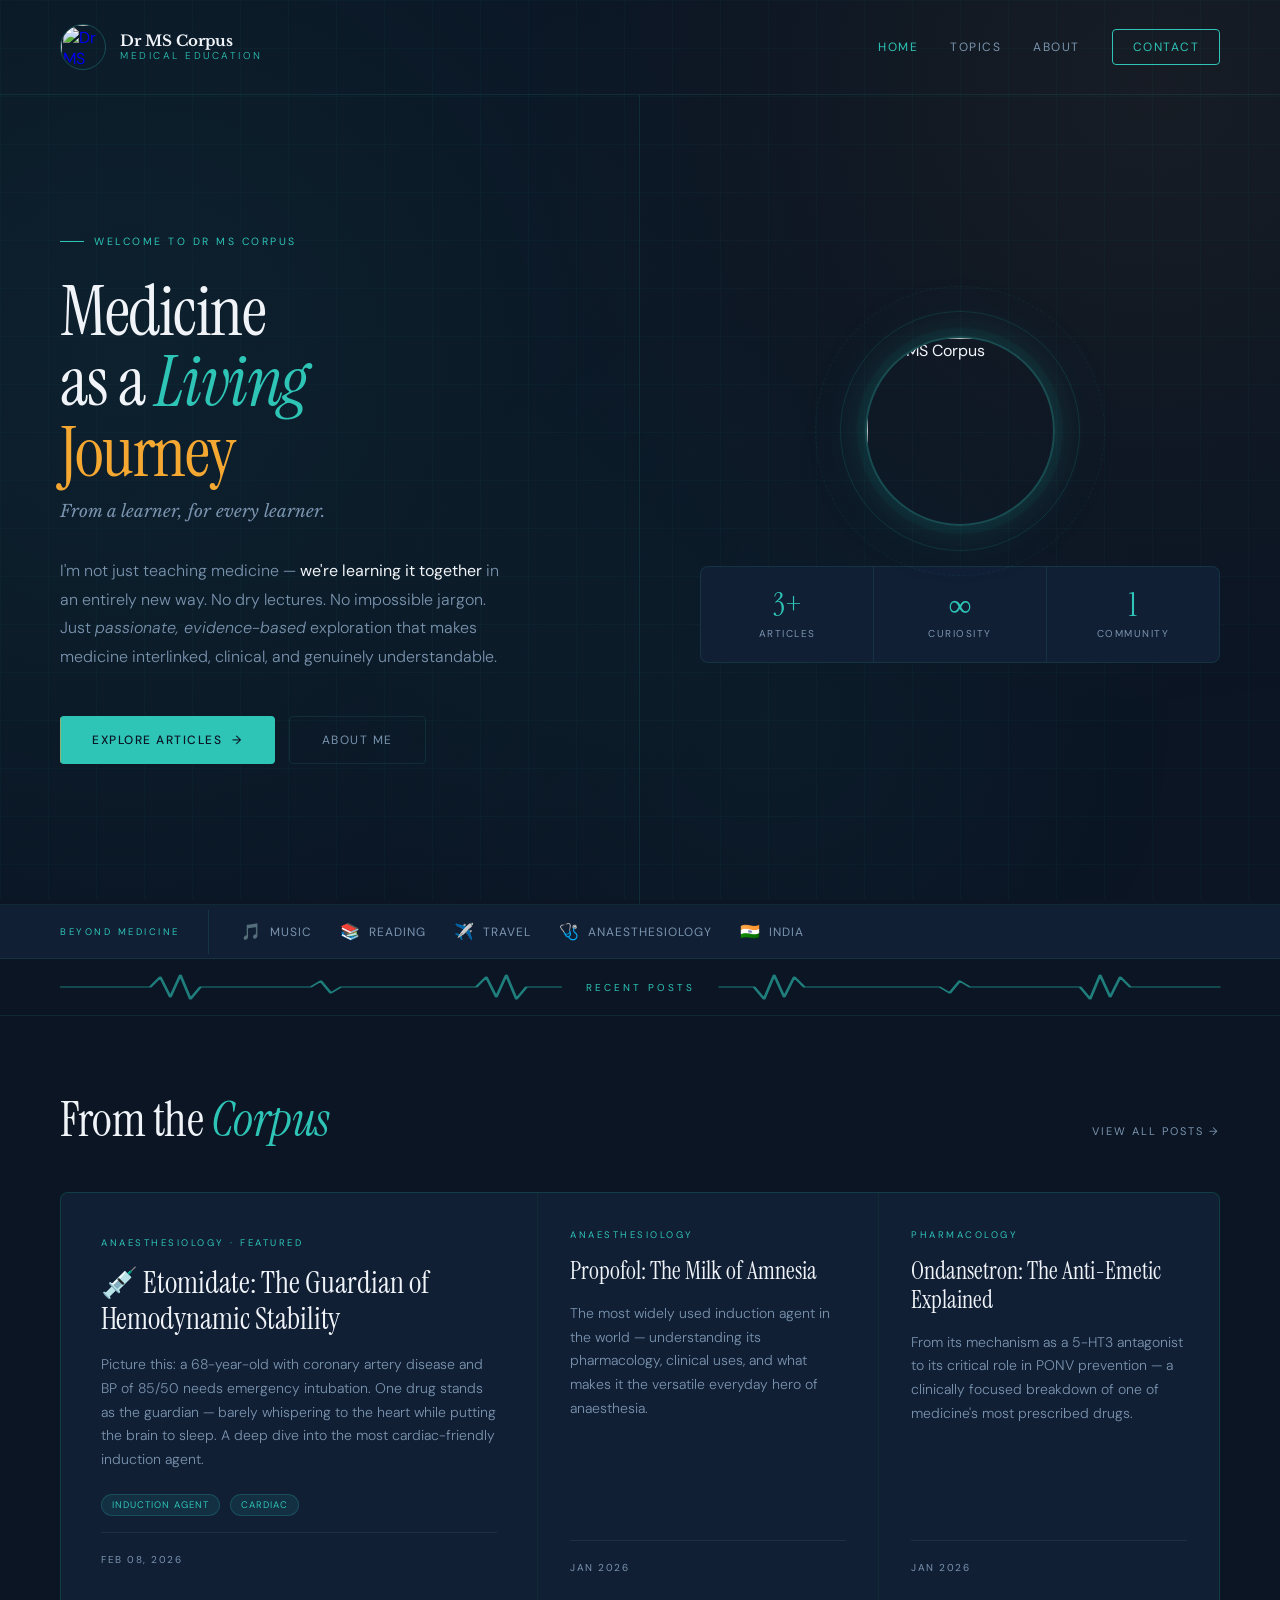
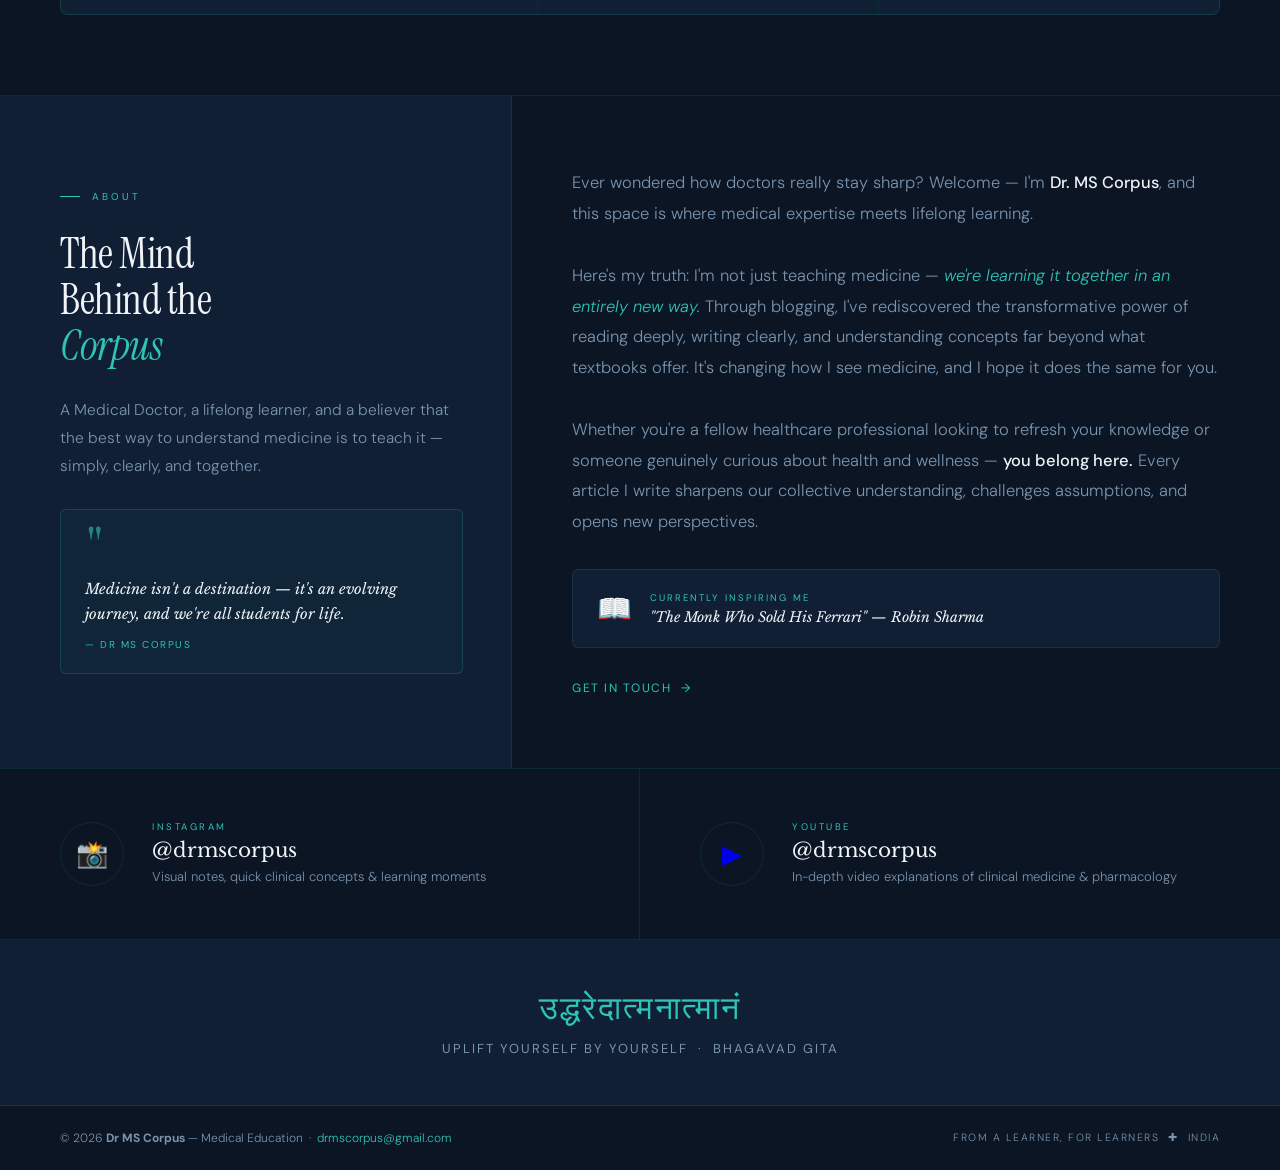
==== index.html @ 0efb1889 "Create index.html" ====
<html lang="en">
<head>
  <meta charset="UTF-8"></meta>
  <meta content="width=device-width, initial-scale=1.0" name="viewport"></meta>
  <title>Dr MS Corpus — Medical Education</title>
  <link href="https://fonts.googleapis.com/css2?family=Libre+Baskerville:ital,wght@0,400;0,700;1,400&amp;family=DM+Sans:ital,opsz,wght@0,9..40,300;0,9..40,400;0,9..40,500;1,9..40,300&amp;family=Instrument+Serif:ital@0;1&amp;display=swap" rel="stylesheet"></link>
  <style>
    *, *::before, *::after { margin: 0; padding: 0; box-sizing: border-box; }

    :root {
      --bg: #0b1524;
      --surface: #111f35;
      --surface2: #162540;
      --teal: #2ec4b6;
      --teal-dim: #1a8a80;
      --amber: #f4a832;
      --white: #f0f4f8;
      --muted: #7a94ae;
      --border: rgba(46,196,182,0.12);
      --border2: rgba(240,244,248,0.07);
    }

    html { scroll-behavior: smooth; }

    body {
      font-family: 'DM Sans', sans-serif;
      background-color: var(--bg);
      color: var(--white);
      min-height: 100vh;
      overflow-x: hidden;
    }

    body::before {
      content: '';
      position: fixed;
      inset: 0;
      background-image:
        radial-gradient(circle at 10% 40%, rgba(46,196,182,0.07) 0%, transparent 55%),
        radial-gradient(circle at 90% 10%, rgba(244,168,50,0.05) 0%, transparent 45%),
        radial-gradient(circle at 60% 80%, rgba(46,196,182,0.04) 0%, transparent 40%);
      pointer-events: none;
      z-index: 0;
    }

    body::after {
      content: '';
      position: fixed;
      inset: 0;
      background-image:
        linear-gradient(rgba(46,196,182,0.035) 1px, transparent 1px),
        linear-gradient(90deg, rgba(46,196,182,0.035) 1px, transparent 1px);
      background-size: 48px 48px;
      pointer-events: none;
      z-index: 0;
    }

    .wrap { position: relative; z-index: 1; }

    /* ─── HEADER ─────────────────────────────────────── */
    header {
      display: flex;
      align-items: center;
      justify-content: space-between;
      padding: 24px 60px;
      border-bottom: 1px solid var(--border);
      animation: fadeDown 0.7s ease both;
    }

    .logo {
      display: flex;
      align-items: center;
      gap: 14px;
      text-decoration: none;
    }

    .logo-img {
      width: 46px;
      height: 46px;
      border-radius: 50%;
      object-fit: cover;
      border: 1.5px solid rgba(46,196,182,0.3);
    }

    .logo-text { display: flex; flex-direction: column; line-height: 1; }

    .logo-name {
      font-family: 'Libre Baskerville', serif;
      font-size: 15px;
      font-weight: 700;
      color: var(--white);
    }

    .logo-sub {
      font-size: 10px;
      letter-spacing: 2.5px;
      text-transform: uppercase;
      color: var(--teal);
      margin-top: 3px;
      font-weight: 300;
    }

    nav {
      display: flex;
      gap: 32px;
      align-items: center;
    }

    nav a {
      font-size: 12px;
      letter-spacing: 1.5px;
      text-transform: uppercase;
      color: var(--muted);
      text-decoration: none;
      transition: color 0.2s;
      font-weight: 400;
    }

    nav a:hover { color: var(--teal); }
    nav a.active { color: var(--teal); }

    .nav-cta {
      padding: 9px 20px;
      border: 1px solid var(--teal);
      color: var(--teal) !important;
      border-radius: 4px;
      transition: all 0.2s !important;
    }

    .nav-cta:hover {
      background: var(--teal) !important;
      color: var(--bg) !important;
    }

    /* ─── HERO ────────────────────────────────────────── */
    .hero {
      display: grid;
      grid-template-columns: 1fr 1fr;
      min-height: 90vh;
      border-bottom: 1px solid var(--border);
    }

    .hero-left {
      padding: 80px 60px;
      display: flex;
      flex-direction: column;
      justify-content: center;
      border-right: 1px solid var(--border);
      animation: fadeLeft 0.9s 0.15s ease both;
    }

    .tag {
      display: inline-flex;
      align-items: center;
      gap: 10px;
      font-size: 10.5px;
      letter-spacing: 2.5px;
      text-transform: uppercase;
      color: var(--teal);
      font-weight: 400;
      margin-bottom: 28px;
    }

    .tag::before {
      content: '';
      width: 24px;
      height: 1px;
      background: var(--teal);
    }

    .hero-left h1 {
      font-family: 'Instrument Serif', serif;
      font-size: clamp(46px, 5.5vw, 80px);
      font-weight: 400;
      line-height: 1.0;
      letter-spacing: -1.5px;
      margin-bottom: 12px;
      color: var(--white);
    }

    .hero-left h1 em {
      font-style: italic;
      color: var(--teal);
    }

    .hero-left h1 .amb { color: var(--amber); }

    .hero-tagline {
      font-family: 'Libre Baskerville', serif;
      font-size: 17px;
      font-style: italic;
      color: var(--muted);
      margin-bottom: 32px;
      line-height: 1.5;
    }

    .hero-desc {
      font-size: 16px;
      line-height: 1.8;
      color: var(--muted);
      font-weight: 300;
      max-width: 460px;
      margin-bottom: 44px;
    }

    .hero-desc strong {
      color: var(--white);
      font-weight: 400;
    }

    .hero-btns {
      display: flex;
      gap: 14px;
      flex-wrap: wrap;
    }

    .btn-primary {
      display: inline-flex;
      align-items: center;
      gap: 10px;
      background: var(--teal);
      color: var(--bg);
      padding: 15px 32px;
      font-size: 12px;
      font-weight: 500;
      letter-spacing: 1.5px;
      text-transform: uppercase;
      text-decoration: none;
      border-radius: 4px;
      transition: all 0.25s;
      position: relative;
      overflow: hidden;
    }

    .btn-primary::before {
      content: '';
      position: absolute;
      inset: 0;
      background: var(--amber);
      transform: translateX(-100%);
      transition: transform 0.3s ease;
    }

    .btn-primary:hover::before { transform: translateX(0); }
    .btn-primary span { position: relative; z-index: 1; }

    .btn-secondary {
      display: inline-flex;
      align-items: center;
      gap: 10px;
      border: 1px solid var(--border);
      color: var(--muted);
      padding: 15px 32px;
      font-size: 12px;
      font-weight: 400;
      letter-spacing: 1.5px;
      text-transform: uppercase;
      text-decoration: none;
      border-radius: 4px;
      transition: all 0.25s;
    }

    .btn-secondary:hover {
      border-color: var(--teal);
      color: var(--teal);
    }

    /* ─── HERO RIGHT ──────────────────────────────────── */
    .hero-right {
      display: flex;
      flex-direction: column;
      align-items: center;
      justify-content: center;
      padding: 80px 60px;
      gap: 40px;
      animation: fadeRight 0.9s 0.2s ease both;
      position: relative;
    }

    .logo-emblem-wrap {
      position: relative;
      display: flex;
      align-items: center;
      justify-content: center;
    }

    .logo-ring {
      position: absolute;
      width: 240px;
      height: 240px;
      border-radius: 50%;
      border: 1px solid rgba(46,196,182,0.15);
      animation: spinSlow 20s linear infinite;
    }

    .logo-ring-2 {
      position: absolute;
      width: 290px;
      height: 290px;
      border-radius: 50%;
      border: 1px dashed rgba(46,196,182,0.08);
      animation: spinSlow 30s linear infinite reverse;
    }

    @keyframes spinSlow {
      from { transform: rotate(0deg); }
      to { transform: rotate(360deg); }
    }

    .logo-glow {
      width: 190px;
      height: 190px;
      border-radius: 50%;
      object-fit: cover;
      border: 2px solid rgba(46,196,182,0.3);
      box-shadow:
        0 0 40px rgba(46,196,182,0.15),
        0 0 80px rgba(46,196,182,0.08),
        0 0 0 8px rgba(46,196,182,0.04);
      position: relative;
      z-index: 1;
    }

    .hero-stats {
      display: flex;
      gap: 0;
      width: 100%;
      border: 1px solid var(--border);
      border-radius: 8px;
      overflow: hidden;
      background: var(--surface);
    }

    .stat {
      flex: 1;
      padding: 22px 20px;
      text-align: center;
      border-right: 1px solid var(--border);
    }

    .stat:last-child { border-right: none; }

    .stat-num {
      font-family: 'Instrument Serif', serif;
      font-size: 32px;
      font-weight: 400;
      color: var(--teal);
      line-height: 1;
      margin-bottom: 6px;
    }

    .stat-label {
      font-size: 10px;
      letter-spacing: 1.5px;
      text-transform: uppercase;
      color: var(--muted);
    }

    /* ─── INTERESTS STRIP ─────────────────────────────── */
    .interests-strip {
      display: flex;
      align-items: center;
      gap: 0;
      padding: 0 60px;
      border-bottom: 1px solid var(--border);
      background: var(--surface);
      overflow: hidden;
      animation: fadeUp 0.8s 0.3s ease both;
    }

    .strip-label {
      font-size: 9.5px;
      letter-spacing: 2.5px;
      text-transform: uppercase;
      color: var(--teal);
      white-space: nowrap;
      padding: 16px 28px 16px 0;
      border-right: 1px solid var(--border);
      margin-right: 32px;
    }

    .interest-items {
      display: flex;
      gap: 28px;
      align-items: center;
    }

    .interest-item {
      display: flex;
      align-items: center;
      gap: 8px;
      font-size: 12px;
      letter-spacing: 1px;
      text-transform: uppercase;
      color: var(--muted);
      white-space: nowrap;
      padding: 16px 0;
    }

    .interest-item span { font-size: 16px; }

    /* ─── ECG DIVIDER ─────────────────────────────────── */
    .ecg-band {
      display: flex;
      align-items: center;
      gap: 24px;
      padding: 14px 60px;
      background: var(--bg);
      border-bottom: 1px solid var(--border);
    }

    .ecg-line { flex: 1; height: 28px; position: relative; overflow: hidden; }

    .ecg-line svg {
      width: 200%;
      height: 100%;
      animation: scrollEcg 4s linear infinite;
    }

    @keyframes scrollEcg {
      from { transform: translateX(0); }
      to { transform: translateX(-50%); }
    }

    .ecg-text {
      font-size: 10px;
      letter-spacing: 3px;
      text-transform: uppercase;
      color: var(--teal);
      white-space: nowrap;
      font-weight: 400;
    }

    /* ─── ABOUT SECTION ───────────────────────────────── */
    .about-section {
      display: grid;
      grid-template-columns: 1fr 1.5fr;
      border-bottom: 1px solid var(--border);
      animation: fadeUp 0.8s 0.1s ease both;
    }

    .about-left {
      padding: 72px 48px 72px 60px;
      border-right: 1px solid var(--border);
      display: flex;
      flex-direction: column;
      justify-content: center;
      gap: 28px;
      background: var(--surface);
    }

    .section-eyebrow {
      font-size: 10px;
      letter-spacing: 3px;
      text-transform: uppercase;
      color: var(--teal);
      display: flex;
      align-items: center;
      gap: 12px;
    }

    .section-eyebrow::before {
      content: '';
      width: 20px;
      height: 1px;
      background: var(--teal);
    }

    .about-left h2 {
      font-family: 'Instrument Serif', serif;
      font-size: 42px;
      font-weight: 400;
      line-height: 1.1;
      letter-spacing: -0.5px;
    }

    .about-left h2 em {
      font-style: italic;
      color: var(--teal);
    }

    .about-left p {
      font-size: 15.5px;
      line-height: 1.8;
      color: var(--muted);
      font-weight: 300;
    }

    .philosophy-card {
      padding: 22px 24px;
      border: 1px solid rgba(46,196,182,0.2);
      border-radius: 6px;
      background: rgba(46,196,182,0.04);
    }

    .philosophy-card .quote-mark {
      font-family: 'Instrument Serif', serif;
      font-size: 52px;
      color: var(--teal);
      line-height: 0.6;
      margin-bottom: 14px;
      opacity: 0.6;
    }

    .philosophy-card p {
      font-family: 'Libre Baskerville', serif;
      font-size: 14.5px;
      font-style: italic;
      color: var(--white);
      line-height: 1.7;
    }

    .philosophy-card cite {
      display: block;
      margin-top: 12px;
      font-size: 10px;
      letter-spacing: 1.5px;
      text-transform: uppercase;
      color: var(--teal);
      font-style: normal;
    }

    .about-right {
      padding: 72px 60px;
      display: flex;
      flex-direction: column;
      justify-content: center;
      gap: 32px;
    }

    .about-right p {
      font-size: 16.5px;
      line-height: 1.85;
      color: var(--muted);
      font-weight: 300;
    }

    .about-right p strong {
      color: var(--white);
      font-weight: 500;
    }

    .about-right p em {
      color: var(--teal);
      font-style: italic;
    }

    .fav-book {
      display: flex;
      align-items: center;
      gap: 18px;
      padding: 20px 24px;
      border: 1px solid var(--border2);
      border-radius: 6px;
      background: var(--surface);
    }

    .book-icon {
      font-size: 28px;
      flex-shrink: 0;
    }

    .book-meta { display: flex; flex-direction: column; gap: 4px; }

    .book-label {
      font-size: 9.5px;
      letter-spacing: 2px;
      text-transform: uppercase;
      color: var(--teal);
    }

    .book-title {
      font-family: 'Libre Baskerville', serif;
      font-size: 14px;
      font-style: italic;
      color: var(--white);
    }

    .about-cta {
      display: inline-flex;
      align-items: center;
      gap: 10px;
      font-size: 12px;
      letter-spacing: 1.5px;
      text-transform: uppercase;
      color: var(--teal);
      text-decoration: none;
      font-weight: 400;
      transition: gap 0.2s;
    }

    .about-cta:hover { gap: 16px; }

    /* ─── POSTS SECTION ───────────────────────────────── */
    .posts-section {
      padding: 80px 60px;
      border-bottom: 1px solid var(--border);
      animation: fadeUp 0.8s 0.15s ease both;
    }

    .posts-header {
      display: flex;
      align-items: flex-end;
      justify-content: space-between;
      margin-bottom: 48px;
    }

    .posts-header h2 {
      font-family: 'Instrument Serif', serif;
      font-size: 48px;
      font-weight: 400;
      line-height: 1;
      letter-spacing: -0.5px;
    }

    .posts-header h2 em {
      font-style: italic;
      color: var(--teal);
    }

    .view-all {
      font-size: 11px;
      letter-spacing: 2px;
      text-transform: uppercase;
      color: var(--muted);
      text-decoration: none;
      transition: color 0.2s;
      white-space: nowrap;
      margin-bottom: 6px;
    }

    .view-all:hover { color: var(--teal); }

    .posts-grid {
      display: grid;
      grid-template-columns: 1.4fr 1fr 1fr;
      gap: 1px;
      background: var(--border);
      border: 1px solid var(--border);
      border-radius: 8px;
      overflow: hidden;
    }

    .post-card {
      background: var(--surface);
      padding: 36px 32px;
      display: flex;
      flex-direction: column;
      gap: 16px;
      text-decoration: none;
      transition: background 0.2s;
      position: relative;
      overflow: hidden;
    }

    .post-card::before {
      content: '';
      position: absolute;
      top: 0;
      left: 0;
      right: 0;
      height: 2px;
      background: var(--teal);
      transform: scaleX(0);
      transform-origin: left;
      transition: transform 0.3s ease;
    }

    .post-card:hover { background: var(--surface2); }
    .post-card:hover::before { transform: scaleX(1); }

    .post-card.featured {
      padding: 44px 40px;
    }

    .post-category {
      font-size: 9.5px;
      letter-spacing: 2.5px;
      text-transform: uppercase;
      color: var(--teal);
      font-weight: 400;
    }

    .post-title {
      font-family: 'Instrument Serif', serif;
      font-size: 24px;
      font-weight: 400;
      line-height: 1.2;
      color: var(--white);
    }

    .post-card.featured .post-title { font-size: 30px; }

    .post-excerpt {
      font-size: 14px;
      line-height: 1.7;
      color: var(--muted);
      font-weight: 300;
      flex: 1;
    }

    .post-meta {
      display: flex;
      align-items: center;
      justify-content: space-between;
      padding-top: 16px;
      border-top: 1px solid var(--border2);
    }

    .post-date {
      font-size: 10px;
      letter-spacing: 1.5px;
      text-transform: uppercase;
      color: var(--muted);
    }

    .post-arrow {
      font-size: 16px;
      color: var(--teal);
      opacity: 0;
      transition: opacity 0.2s, transform 0.2s;
    }

    .post-card:hover .post-arrow {
      opacity: 1;
      transform: translateX(4px);
    }

    .post-tag {
      display: inline-block;
      padding: 4px 10px;
      background: rgba(46,196,182,0.1);
      border: 1px solid rgba(46,196,182,0.2);
      border-radius: 100px;
      font-size: 9.5px;
      letter-spacing: 1px;
      text-transform: uppercase;
      color: var(--teal);
    }

    /* ─── CHANNELS STRIP ──────────────────────────────── */
    .channels-section {
      display: grid;
      grid-template-columns: 1fr 1fr;
      border-bottom: 1px solid var(--border);
      animation: fadeUp 0.8s 0.2s ease both;
    }

    .channel-card {
      padding: 52px 60px;
      display: flex;
      align-items: center;
      gap: 28px;
      text-decoration: none;
      transition: background 0.2s;
      border-right: 1px solid var(--border);
    }

    .channel-card:last-child { border-right: none; }
    .channel-card:hover { background: var(--surface); }

    .channel-icon {
      width: 64px;
      height: 64px;
      border-radius: 50%;
      display: flex;
      align-items: center;
      justify-content: center;
      font-size: 26px;
      flex-shrink: 0;
      border: 1px solid var(--border);
      transition: all 0.2s;
    }

    .channel-card:hover .channel-icon {
      border-color: var(--teal);
      background: rgba(46,196,182,0.08);
    }

    .channel-info { display: flex; flex-direction: column; gap: 5px; }

    .channel-platform {
      font-size: 9.5px;
      letter-spacing: 2.5px;
      text-transform: uppercase;
      color: var(--teal);
    }

    .channel-name {
      font-family: 'Libre Baskerville', serif;
      font-size: 20px;
      color: var(--white);
      font-weight: 400;
    }

    .channel-desc {
      font-size: 13px;
      color: var(--muted);
      font-weight: 300;
      line-height: 1.5;
    }

    /* ─── SANSKRIT FOOTER QUOTE ───────────────────────── */
    .sanskrit-banner {
      padding: 48px 60px;
      text-align: center;
      border-bottom: 1px solid var(--border);
      background: var(--surface);
    }

    .sanskrit-text {
      font-family: 'Libre Baskerville', serif;
      font-size: clamp(20px, 3vw, 32px);
      color: var(--teal);
      letter-spacing: 2px;
      margin-bottom: 12px;
    }

    .sanskrit-meaning {
      font-size: 13px;
      letter-spacing: 2px;
      text-transform: uppercase;
      color: var(--muted);
    }

    /* ─── FOOTER ──────────────────────────────────────── */
    footer {
      display: flex;
      align-items: center;
      justify-content: space-between;
      padding: 24px 60px;
      flex-wrap: wrap;
      gap: 12px;
    }

    .footer-left {
      font-size: 12px;
      color: var(--muted);
      font-weight: 300;
    }

    .footer-left a { color: var(--teal); text-decoration: none; }

    .footer-right {
      font-size: 10.5px;
      letter-spacing: 1.5px;
      text-transform: uppercase;
      color: var(--muted);
      font-weight: 300;
    }

    /* ─── ANIMATIONS ──────────────────────────────────── */
    @keyframes fadeDown {
      from { opacity: 0; transform: translateY(-18px); }
      to   { opacity: 1; transform: translateY(0); }
    }
    @keyframes fadeLeft {
      from { opacity: 0; transform: translateX(-24px); }
      to   { opacity: 1; transform: translateX(0); }
    }
    @keyframes fadeRight {
      from { opacity: 0; transform: translateX(24px); }
      to   { opacity: 1; transform: translateX(0); }
    }
    @keyframes fadeUp {
      from { opacity: 0; transform: translateY(22px); }
      to   { opacity: 1; transform: translateY(0); }
    }

    /* ─── RESPONSIVE ──────────────────────────────────── */
    @media (max-width: 1024px) {
      .posts-grid { grid-template-columns: 1fr 1fr; }
      .posts-grid .post-card.featured { grid-column: 1 / -1; }
    }

    @media (max-width: 900px) {
      header { padding: 18px 24px; }
      nav { gap: 16px; }
      .hero { grid-template-columns: 1fr; min-height: auto; }
      .hero-left { padding: 52px 24px; border-right: none; border-bottom: 1px solid var(--border); }
      .hero-right { padding: 48px 24px; }
      .logo-ring, .logo-ring-2 { display: none; }
      .interests-strip { padding: 0 24px; }
      .ecg-band { padding: 12px 24px; }
      .about-section { grid-template-columns: 1fr; }
      .about-left { padding: 48px 24px; border-right: none; border-bottom: 1px solid var(--border); }
      .about-right { padding: 48px 24px; }
      .posts-section { padding: 56px 24px; }
      .posts-grid { grid-template-columns: 1fr; }
      .posts-grid .post-card.featured { grid-column: 1; }
      .channels-section { grid-template-columns: 1fr; }
      .channel-card { padding: 36px 24px; border-right: none; border-bottom: 1px solid var(--border); }
      .channel-card:last-child { border-bottom: none; }
      .sanskrit-banner { padding: 36px 24px; }
      footer { padding: 20px 24px; flex-direction: column; text-align: center; }
    }
  </style>
</head>
<body>
<div class="wrap">

  <!-- HEADER -->
  <header>
    <a class="logo" href="#">
      <img alt="Dr MS Corpus" class="logo-img" src="https://blogger.googleusercontent.com/img/a/AVvXsEi67W3CBCF17Osxku3rMXeudVhuc0plyq2BOnHyDhcw1Rq0pDvGYeCot0fgfXWqH8-svNInp8f_xakomKSn6qNmOp5cHNw1lMm7ZmF8j7b_m6eLJ5vped6jl1CkD8AeL2VcpKiOzMKWbxbGcM9GCE54vJtifQ8ypPnS4kE2Tv7QfqYBF3E3I5_YGx3AtgM" />
      <div class="logo-text">
        <span class="logo-name">Dr MS Corpus</span>
        <span class="logo-sub">Medical Education</span>
      </div>
    </a>
    <nav>
      <a class="active" href="#">Home</a>
      <a href="#">Topics</a>
      <a href="#about">About</a>
      <a class="nav-cta" href="contact.html">Contact</a>
    </nav>
  </header>

  <!-- HERO -->
  <section class="hero">
    <div class="hero-left">
      <div class="tag">Welcome to Dr MS Corpus</div>
      <h1>Medicine<br />as a <em>Living</em><br /><span class="amb">Journey</span></h1>
      <p class="hero-tagline">From a learner, for every learner.</p>
      <p class="hero-desc">
        I'm not just teaching medicine — <strong>we're learning it together</strong> in an entirely new way. No dry lectures. No impossible jargon. Just <em>passionate, evidence-based</em> exploration that makes medicine interlinked, clinical, and genuinely understandable.
      </p>
      <div class="hero-btns">
        <a class="btn-primary" href="#posts"><span>Explore Articles</span><span>→</span></a>
        <a class="btn-secondary" href="#about">About Me</a>
      </div>
    </div>
    <div class="hero-right">
      <div class="logo-emblem-wrap">
        <div class="logo-ring"></div>
        <div class="logo-ring-2"></div>
        <img alt="Dr MS Corpus" class="logo-glow" src="https://blogger.googleusercontent.com/img/a/AVvXsEgLrrPn0BrcJECYXn4M0_RvDVTclc2_B6dyEtUCwmXPaByJh9SCaEcmnby8C3krFuiOKVAPy_mk6lZIbNBjE_ZXp3wOucQ24ljv1fy3QZm6zRwAOYmKqGc43DkgCTPmITIHQdGV6Gb6SuGVjqKlSSq4sO0jhZe6vrI4880ERjlYIlc1tziGWvnrUpAz3bM" />
      </div>
      <div class="hero-stats">
        <div class="stat">
          <div class="stat-num">3+</div>
          <div class="stat-label">Articles</div>
        </div>
        <div class="stat">
          <div class="stat-num">∞</div>
          <div class="stat-label">Curiosity</div>
        </div>
        <div class="stat">
          <div class="stat-num">1</div>
          <div class="stat-label">Community</div>
        </div>
      </div>
    </div>
  </section>

  <!-- INTERESTS STRIP -->
  <div class="interests-strip">
    <span class="strip-label">Beyond Medicine</span>
    <div class="interest-items">
      <div class="interest-item"><span>🎵</span> Music</div>
      <div class="interest-item"><span>📚</span> Reading</div>
      <div class="interest-item"><span>✈️</span> Travel</div>
      <div class="interest-item"><span>🩺</span> Anaesthesiology</div>
      <div class="interest-item"><span>🇮🇳</span> India</div>
    </div>
  </div>

  <!-- ECG BAND -->
  <div class="ecg-band">
    <div class="ecg-line">
      <svg fill="none" preserveaspectratio="none" viewbox="0 0 400 28">
        <polyline opacity="0.6" points="0,14 30,14 36,14 40,4 44,24 48,2 52,26 56,14 64,14 94,14 100,14 104,8 108,20 112,14 130,14 160,14 166,14 170,4 174,24 178,2 182,26 186,14 194,14 224,14 230,14 234,8 238,20 242,14 260,14 290,14 296,14 300,4 304,24 308,2 312,26 316,14 324,14 354,14 360,14 364,8 368,20 372,14 400,14" stroke-linecap="round" stroke-linejoin="round" stroke-width="1.2" stroke="#2ec4b6">
        <polyline opacity="0.6" points="400,14 430,14 436,14 440,4 444,24 448,2 452,26 456,14 464,14 494,14 500,14 504,8 508,20 512,14 530,14 560,14 566,14 570,4 574,24 578,2 582,26 586,14 594,14 624,14 630,14 634,8 638,20 642,14 660,14 690,14 696,14 700,4 704,24 708,2 712,26 716,14 724,14 754,14 760,14 764,8 768,20 772,14 800,14" stroke-linecap="round" stroke-linejoin="round" stroke-width="1.2" stroke="#2ec4b6">
      </polyline></polyline></svg>
    </div>
    <span class="ecg-text">Recent Posts</span>
    <div class="ecg-line" style="transform: scaleX(-1);">
      <svg fill="none" preserveaspectratio="none" viewbox="0 0 400 28">
        <polyline opacity="0.6" points="0,14 30,14 36,14 40,4 44,24 48,2 52,26 56,14 64,14 94,14 100,14 104,8 108,20 112,14 130,14 160,14 166,14 170,4 174,24 178,2 182,26 186,14 194,14 224,14 230,14 234,8 238,20 242,14 260,14 290,14 296,14 300,4 304,24 308,2 312,26 316,14 324,14 354,14 360,14 364,8 368,20 372,14 400,14" stroke-linecap="round" stroke-linejoin="round" stroke-width="1.2" stroke="#2ec4b6">
        <polyline opacity="0.6" points="400,14 430,14 436,14 440,4 444,24 448,2 452,26 456,14 464,14 494,14 500,14 504,8 508,20 512,14 530,14 560,14 566,14 570,4 574,24 578,2 582,26 586,14 594,14 624,14 630,14 634,8 638,20 642,14 660,14 690,14 696,14 700,4 704,24 708,2 712,26 716,14 724,14 754,14 760,14 764,8 768,20 772,14 800,14" stroke-linecap="round" stroke-linejoin="round" stroke-width="1.2" stroke="#2ec4b6">
      </polyline></polyline></svg>
    </div>
  </div>

  <!-- POSTS SECTION -->
  <section class="posts-section" id="posts">
    <div class="posts-header">
      <h2>From the <em>Corpus</em></h2>
      <a class="view-all" href="https://drmsanaesthesia.blogspot.com" target="_blank">View All Posts →</a>
    </div>
    <div class="posts-grid">

      <!-- Featured Post -->
      <a class="post-card featured" href="https://drmsanaesthesia.blogspot.com/2026/02/Etomidate.html" target="_blank">
        <div class="post-category">Anaesthesiology · Featured</div>
        <div class="post-title">💉 Etomidate: The Guardian of Hemodynamic Stability</div>
        <p class="post-excerpt">Picture this: a 68-year-old with coronary artery disease and BP of 85/50 needs emergency intubation. One drug stands as the guardian — barely whispering to the heart while putting the brain to sleep. A deep dive into the most cardiac-friendly induction agent.</p>
        <div style="margin-top: 4px;">
          <span class="post-tag">Induction Agent</span>
          <span class="post-tag" style="margin-left: 6px;">Cardiac</span>
        </div>
        <div class="post-meta">
          <span class="post-date">Feb 08, 2026</span>
          <span class="post-arrow">→</span>
        </div>
      </a>

      <!-- Post 2 -->
      <a class="post-card" href="https://drmsanaesthesia.blogspot.com/2026/01/propofol.html" target="_blank">
        <div class="post-category">Anaesthesiology</div>
        <div class="post-title">Propofol: The Milk of Amnesia</div>
        <p class="post-excerpt">The most widely used induction agent in the world — understanding its pharmacology, clinical uses, and what makes it the versatile everyday hero of anaesthesia.</p>
        <div class="post-meta">
          <span class="post-date">Jan 2026</span>
          <span class="post-arrow">→</span>
        </div>
      </a>

      <!-- Post 3 -->
      <a class="post-card" href="https://drmsanaesthesia.blogspot.com/2026/01/Ondansetron.html" target="_blank">
        <div class="post-category">Pharmacology</div>
        <div class="post-title">Ondansetron: The Anti-Emetic Explained</div>
        <p class="post-excerpt">From its mechanism as a 5-HT3 antagonist to its critical role in PONV prevention — a clinically focused breakdown of one of medicine's most prescribed drugs.</p>
        <div class="post-meta">
          <span class="post-date">Jan 2026</span>
          <span class="post-arrow">→</span>
        </div>
      </a>

    </div>
  </section>

  <!-- ABOUT SECTION -->
  <section class="about-section" id="about">
    <div class="about-left">
      <div class="section-eyebrow">About</div>
      <h2>The Mind<br />Behind the<br /><em>Corpus</em></h2>
      <p>A Medical Doctor, a lifelong learner, and a believer that the best way to understand medicine is to teach it — simply, clearly, and together.</p>
      <div class="philosophy-card">
        <div class="quote-mark">"</div>
        <p>Medicine isn't a destination — it's an evolving journey, and we're all students for life.</p>
        <cite>— Dr MS Corpus</cite>
      </div>
    </div>
    <div class="about-right">
      <p>
        Ever wondered how doctors really stay sharp? Welcome — I'm <strong>Dr. MS Corpus</strong>, and this space is where medical expertise meets lifelong learning.
      </p>
      <p>
        Here's my truth: I'm not just teaching medicine — <em>we're learning it together in an entirely new way.</em> Through blogging, I've rediscovered the transformative power of reading deeply, writing clearly, and understanding concepts far beyond what textbooks offer. It's changing how I see medicine, and I hope it does the same for you.
      </p>
      <p>
        Whether you're a fellow healthcare professional looking to refresh your knowledge or someone genuinely curious about health and wellness — <strong>you belong here.</strong> Every article I write sharpens our collective understanding, challenges assumptions, and opens new perspectives.
      </p>
      <div class="fav-book">
        <div class="book-icon">📖</div>
        <div class="book-meta">
          <span class="book-label">Currently Inspiring Me</span>
          <span class="book-title">"The Monk Who Sold His Ferrari" — Robin Sharma</span>
        </div>
      </div>
      <a class="about-cta" href="contact.html">Get in Touch <span>→</span></a>
    </div>
  </section>

  <!-- CHANNELS -->
  <section class="channels-section">
    <a class="channel-card" href="https://www.instagram.com/drmscorpus" target="_blank">
      <div class="channel-icon">📸</div>
      <div class="channel-info">
        <span class="channel-platform">Instagram</span>
        <span class="channel-name">@drmscorpus</span>
        <span class="channel-desc">Visual notes, quick clinical concepts &amp; learning moments</span>
      </div>
    </a>
    <a class="channel-card" href="https://www.youtube.com/@drmscorpus" target="_blank">
      <div class="channel-icon">▶</div>
      <div class="channel-info">
        <span class="channel-platform">YouTube</span>
        <span class="channel-name">@drmscorpus</span>
        <span class="channel-desc">In-depth video explanations of clinical medicine &amp; pharmacology</span>
      </div>
    </a>
  </section>

  <!-- SANSKRIT BANNER -->
  <div class="sanskrit-banner">
    <div class="sanskrit-text">उद्धरेदात्मनात्मानं</div>
    <div class="sanskrit-meaning">Uplift yourself by yourself &nbsp;·&nbsp; Bhagavad Gita</div>
  </div>

  <!-- FOOTER -->
  <footer>
    <p class="footer-left">
      © 2026 <strong>Dr MS Corpus</strong> — Medical Education &nbsp;·&nbsp;
      <a href="mailto:drmscorpus@gmail.com">drmscorpus@gmail.com</a>
    </p>
    <span class="footer-right">From a learner, for learners &nbsp;✚&nbsp; India</span>
  </footer>

</div>
</body>
</html>
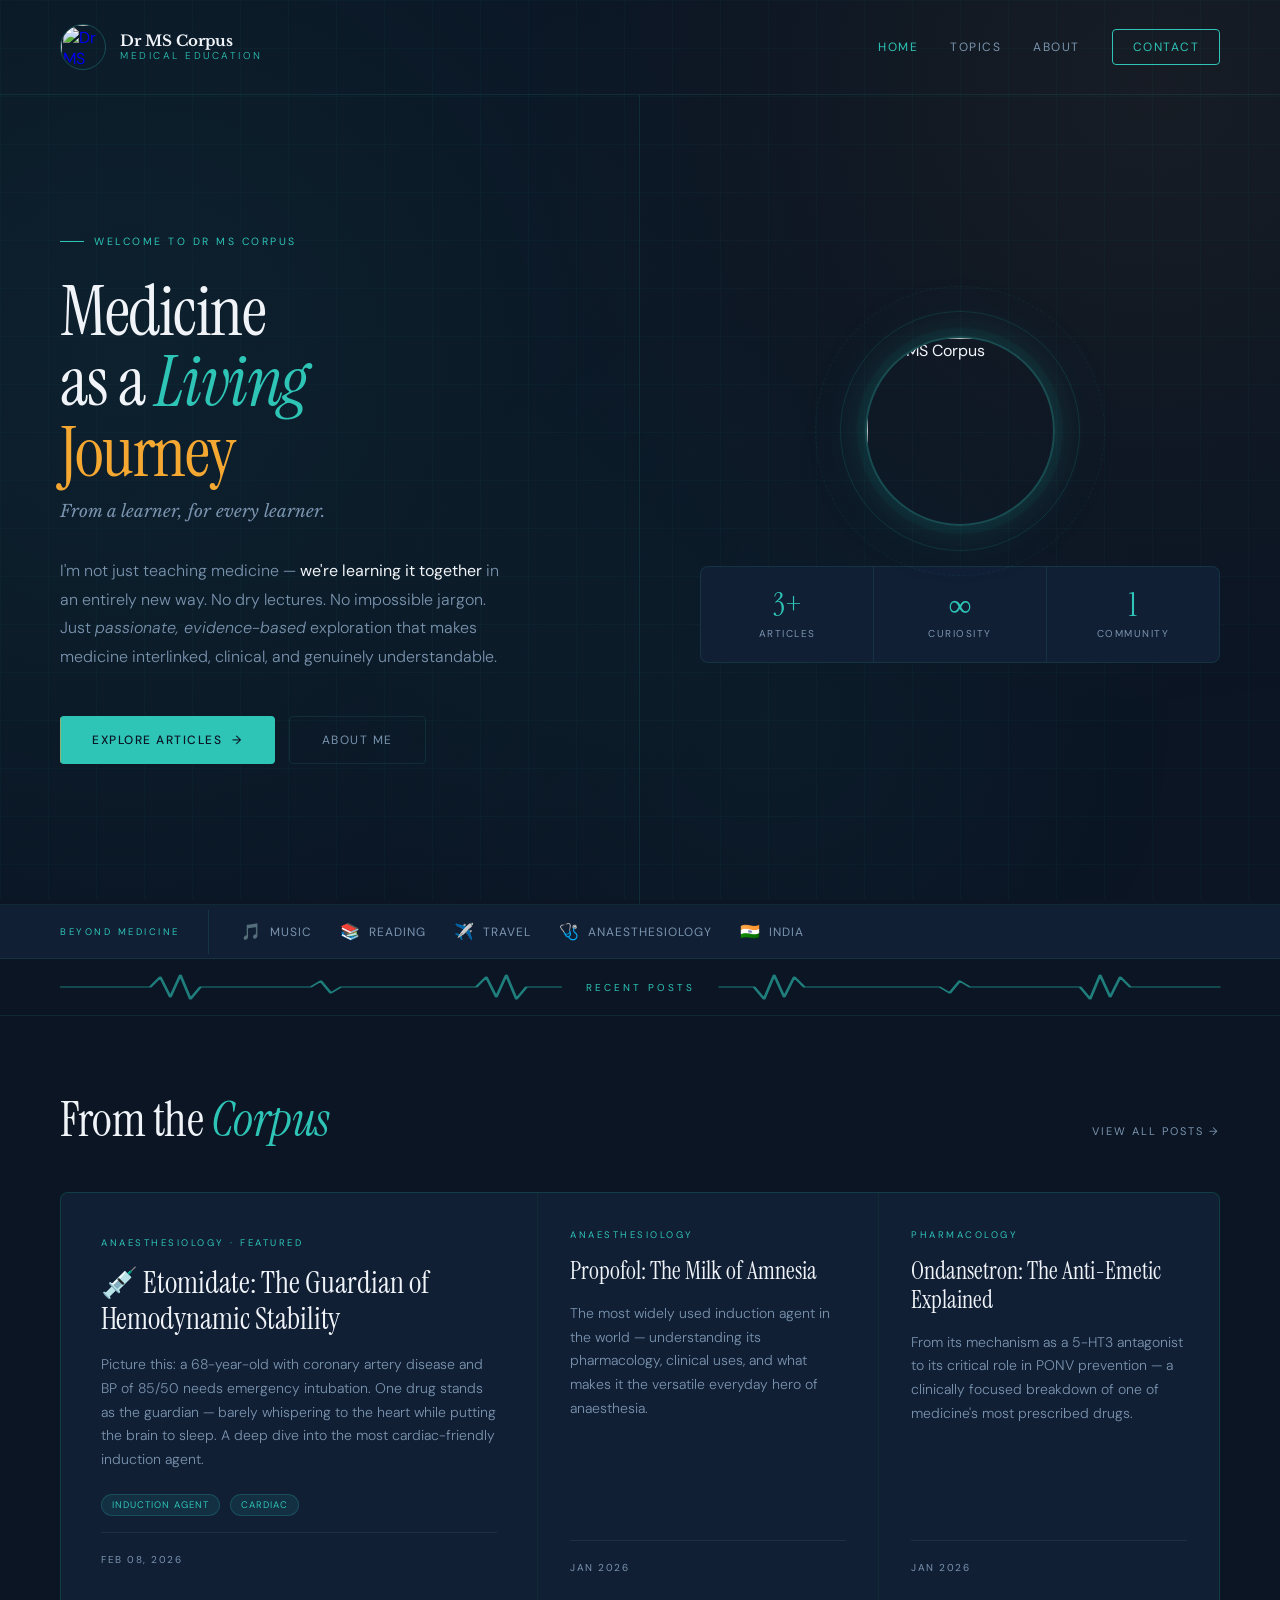
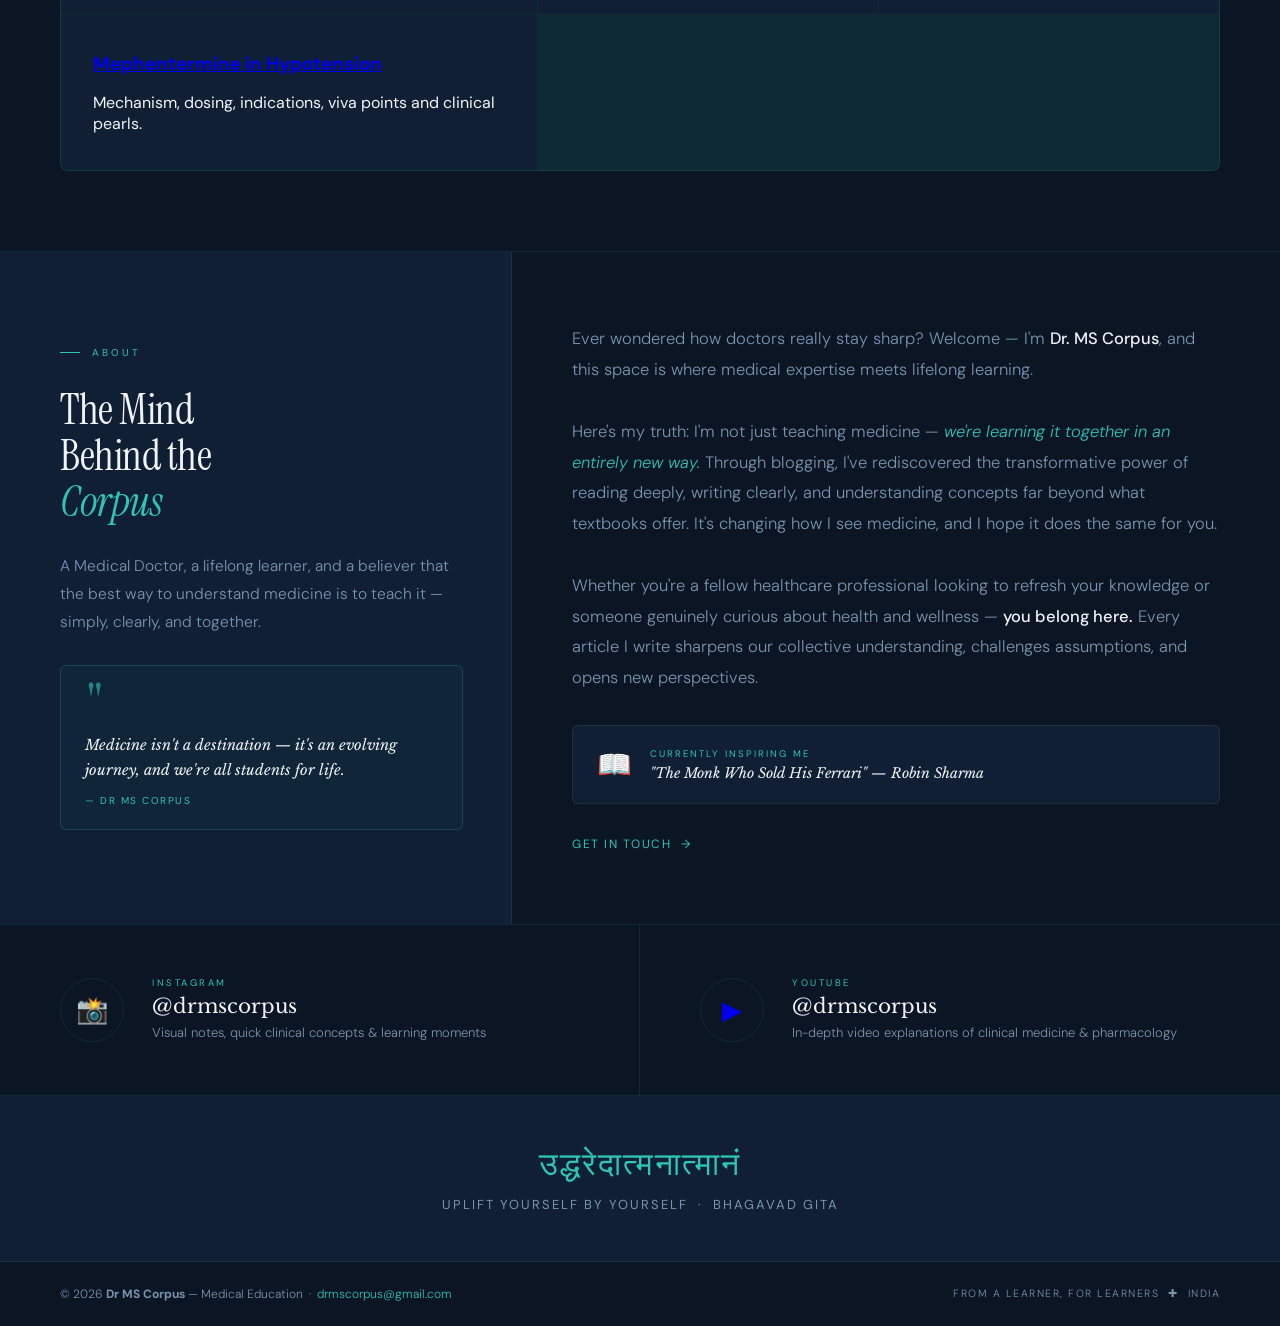
==== commit f5b6fcc6: "Update index.html" ====
--- a/index.html
+++ b/index.html
@@ -968,14 +968,14 @@
   <!-- ECG BAND -->
   <div class="ecg-band">
     <div class="ecg-line">
-      <svg fill="none" preserveaspectratio="none" viewbox="0 0 400 28">
+      <svg fill="none" preserveaspectratio="none" viewBox="0 0 400 28">
         <polyline opacity="0.6" points="0,14 30,14 36,14 40,4 44,24 48,2 52,26 56,14 64,14 94,14 100,14 104,8 108,20 112,14 130,14 160,14 166,14 170,4 174,24 178,2 182,26 186,14 194,14 224,14 230,14 234,8 238,20 242,14 260,14 290,14 296,14 300,4 304,24 308,2 312,26 316,14 324,14 354,14 360,14 364,8 368,20 372,14 400,14" stroke-linecap="round" stroke-linejoin="round" stroke-width="1.2" stroke="#2ec4b6">
         <polyline opacity="0.6" points="400,14 430,14 436,14 440,4 444,24 448,2 452,26 456,14 464,14 494,14 500,14 504,8 508,20 512,14 530,14 560,14 566,14 570,4 574,24 578,2 582,26 586,14 594,14 624,14 630,14 634,8 638,20 642,14 660,14 690,14 696,14 700,4 704,24 708,2 712,26 716,14 724,14 754,14 760,14 764,8 768,20 772,14 800,14" stroke-linecap="round" stroke-linejoin="round" stroke-width="1.2" stroke="#2ec4b6">
       </polyline></polyline></svg>
     </div>
     <span class="ecg-text">Recent Posts</span>
     <div class="ecg-line" style="transform: scaleX(-1);">
-      <svg fill="none" preserveaspectratio="none" viewbox="0 0 400 28">
+      <svg fill="none" preserveaspectratio="none" viewBox="0 0 400 28">
         <polyline opacity="0.6" points="0,14 30,14 36,14 40,4 44,24 48,2 52,26 56,14 64,14 94,14 100,14 104,8 108,20 112,14 130,14 160,14 166,14 170,4 174,24 178,2 182,26 186,14 194,14 224,14 230,14 234,8 238,20 242,14 260,14 290,14 296,14 300,4 304,24 308,2 312,26 316,14 324,14 354,14 360,14 364,8 368,20 372,14 400,14" stroke-linecap="round" stroke-linejoin="round" stroke-width="1.2" stroke="#2ec4b6">
         <polyline opacity="0.6" points="400,14 430,14 436,14 440,4 444,24 448,2 452,26 456,14 464,14 494,14 500,14 504,8 508,20 512,14 530,14 560,14 566,14 570,4 574,24 578,2 582,26 586,14 594,14 624,14 630,14 634,8 638,20 642,14 660,14 690,14 696,14 700,4 704,24 708,2 712,26 716,14 724,14 754,14 760,14 764,8 768,20 772,14 800,14" stroke-linecap="round" stroke-linejoin="round" stroke-width="1.2" stroke="#2ec4b6">
       </polyline></polyline></svg>
@@ -1027,6 +1027,17 @@
         </div>
       </a>
 
+       <!-- Post 4 -->
+       <div class="post-card">
+    <h3>
+        <a href="blog/mephentermine.html">
+            Mephentermine in Hypotension
+        </a>
+    </h3>
+    <p>
+        Mechanism, dosing, indications, viva points and clinical pearls.
+    </p>
+</div>
     </div>
   </section>
 
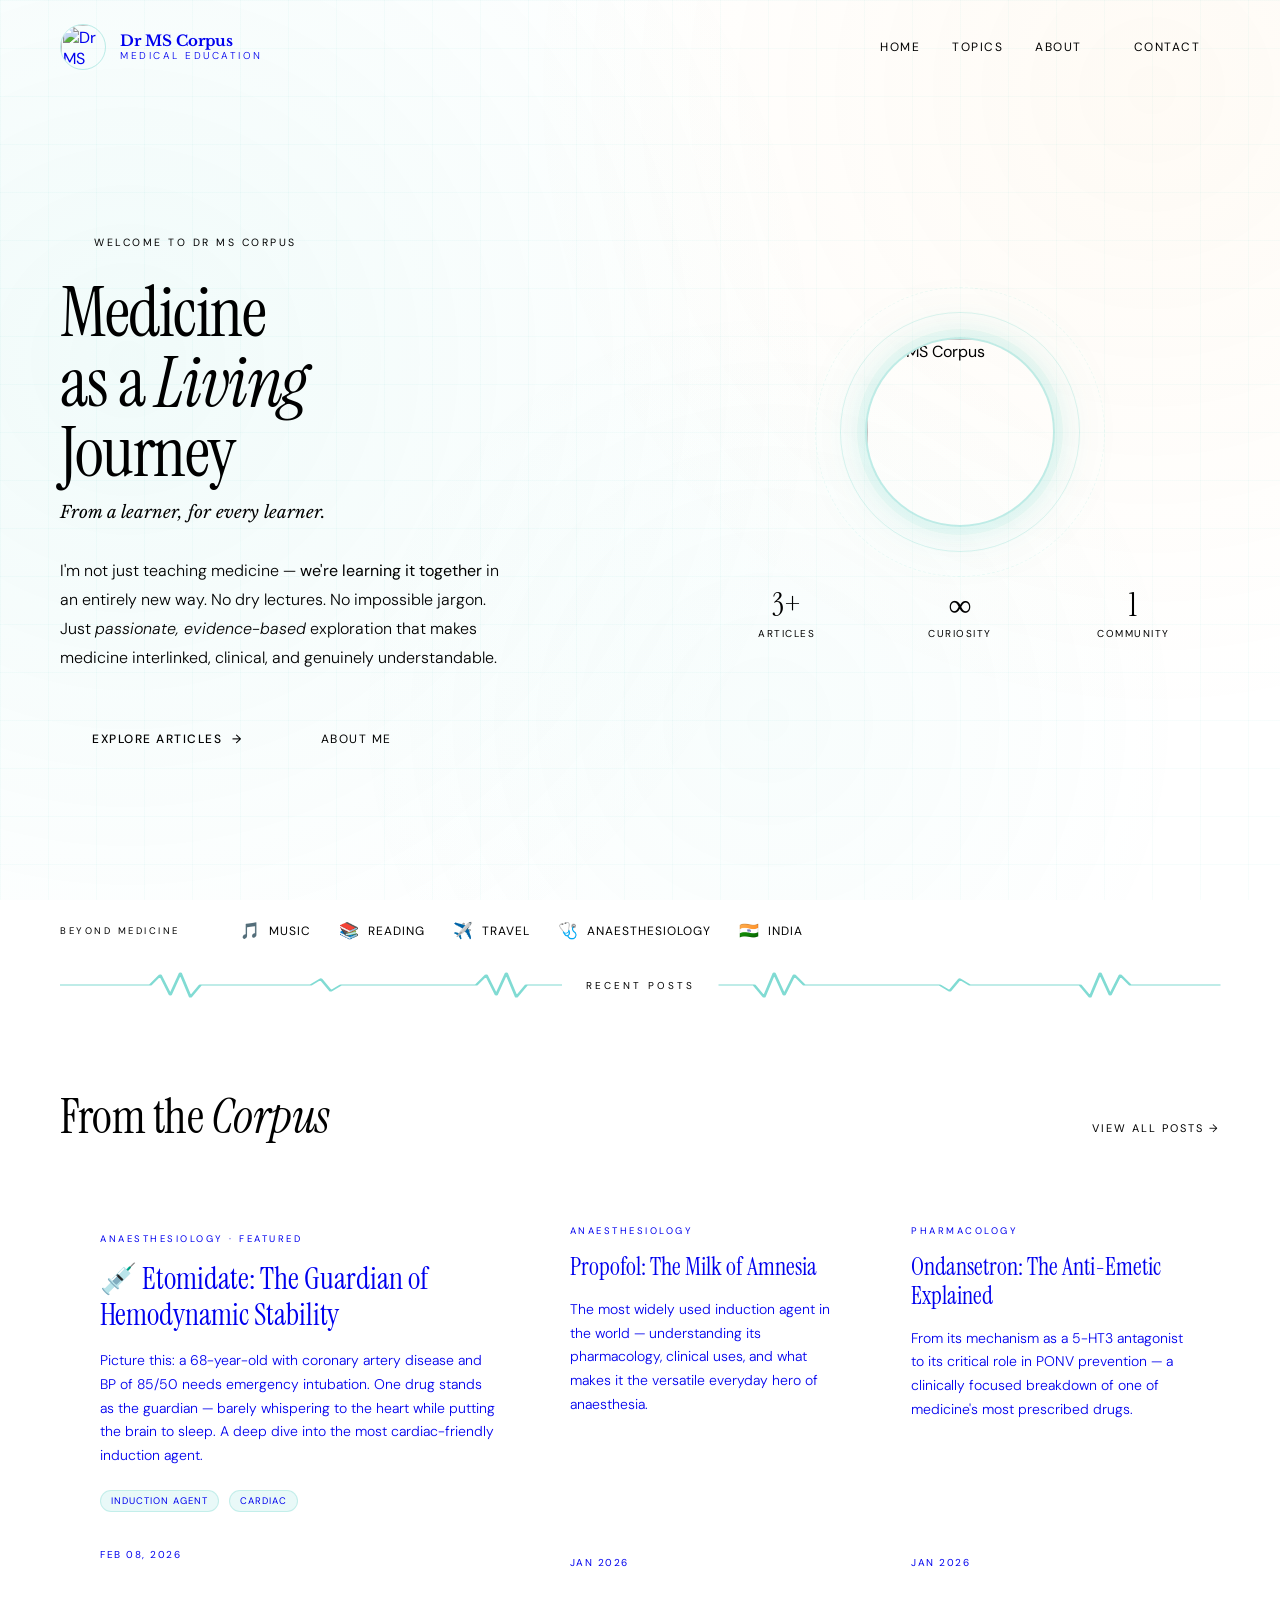
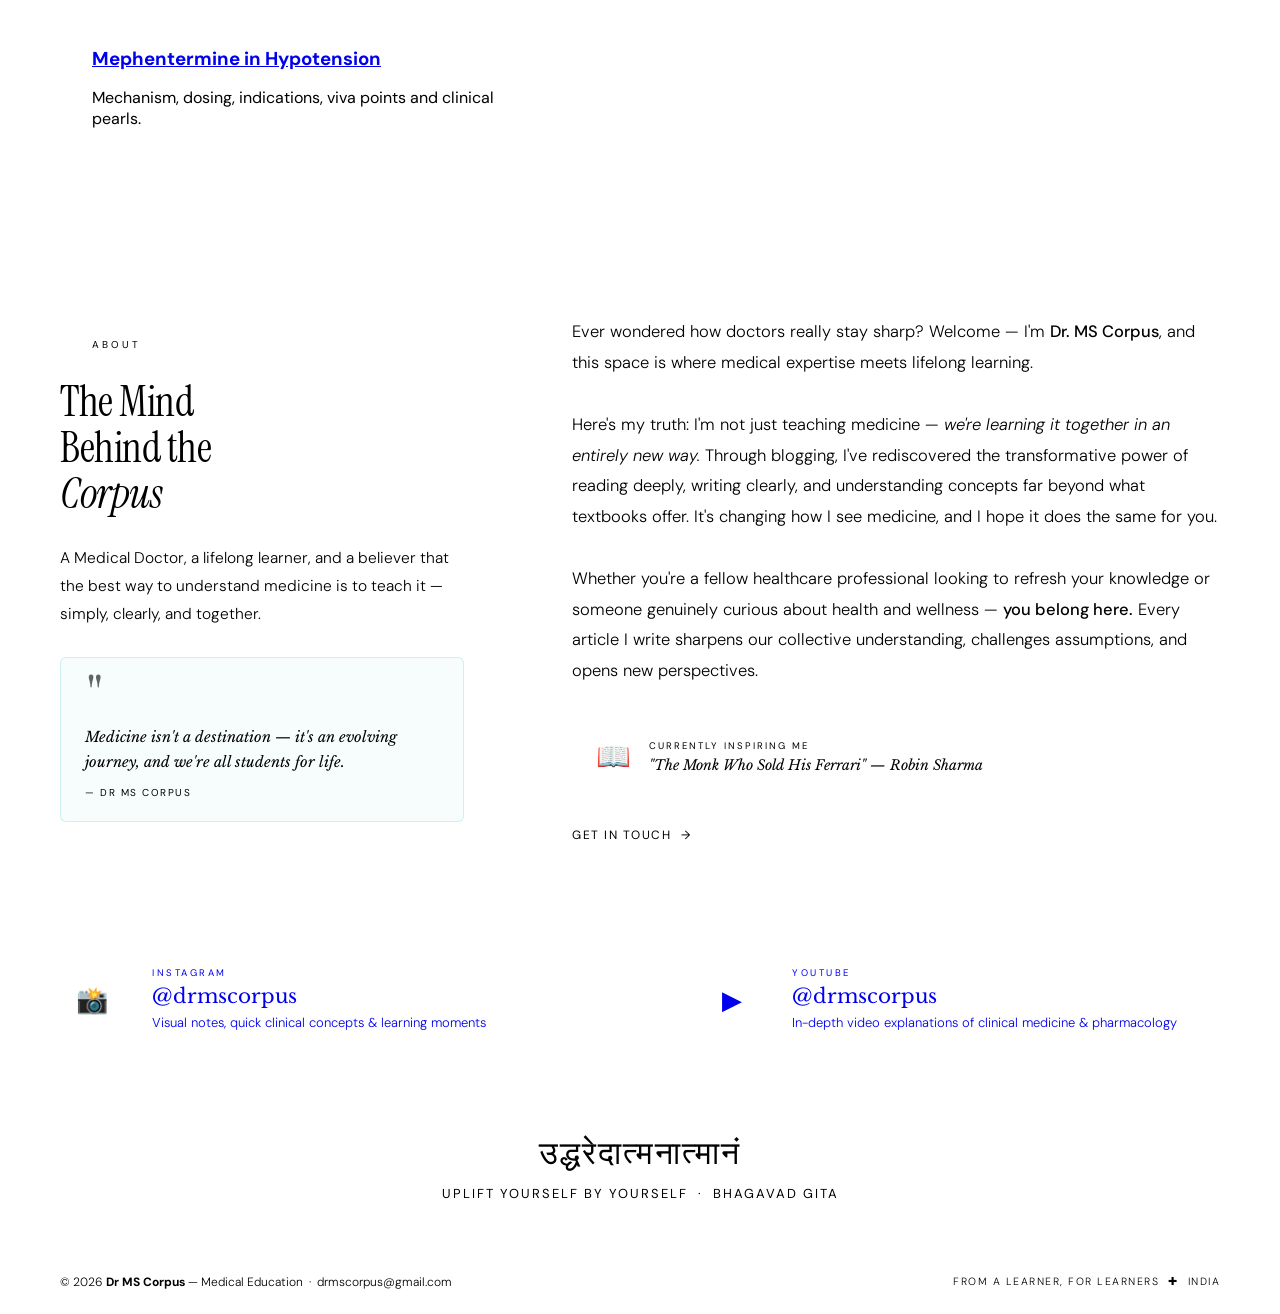
==== commit c87f9023: "Update index.html" ====
--- a/index.html
+++ b/index.html
@@ -7,7 +7,16 @@
   <link href="https://fonts.googleapis.com/css2?family=Libre+Baskerville:ital,wght@0,400;0,700;1,400&amp;family=DM+Sans:ital,opsz,wght@0,9..40,300;0,9..40,400;0,9..40,500;1,9..40,300&amp;family=Instrument+Serif:ital@0;1&amp;display=swap" rel="stylesheet"></link>
   <style>
     *, *::before, *::after { margin: 0; padding: 0; box-sizing: border-box; }
-
+    <!-- Google tag (gtag.js) -->
+<script async src="https://www.googletagmanager.com/gtag/js?id=G-V4YEPTE92F"></script>
+<script>
+  window.dataLayer = window.dataLayer || [];
+  function gtag(){dataLayer.push(arguments);}
+  gtag('js', new Date());
+
+  gtag('config', 'G-V4YEPTE92F');
+</script>
+    
     :root {
       --bg: #0b1524;
       --surface: #111f35;
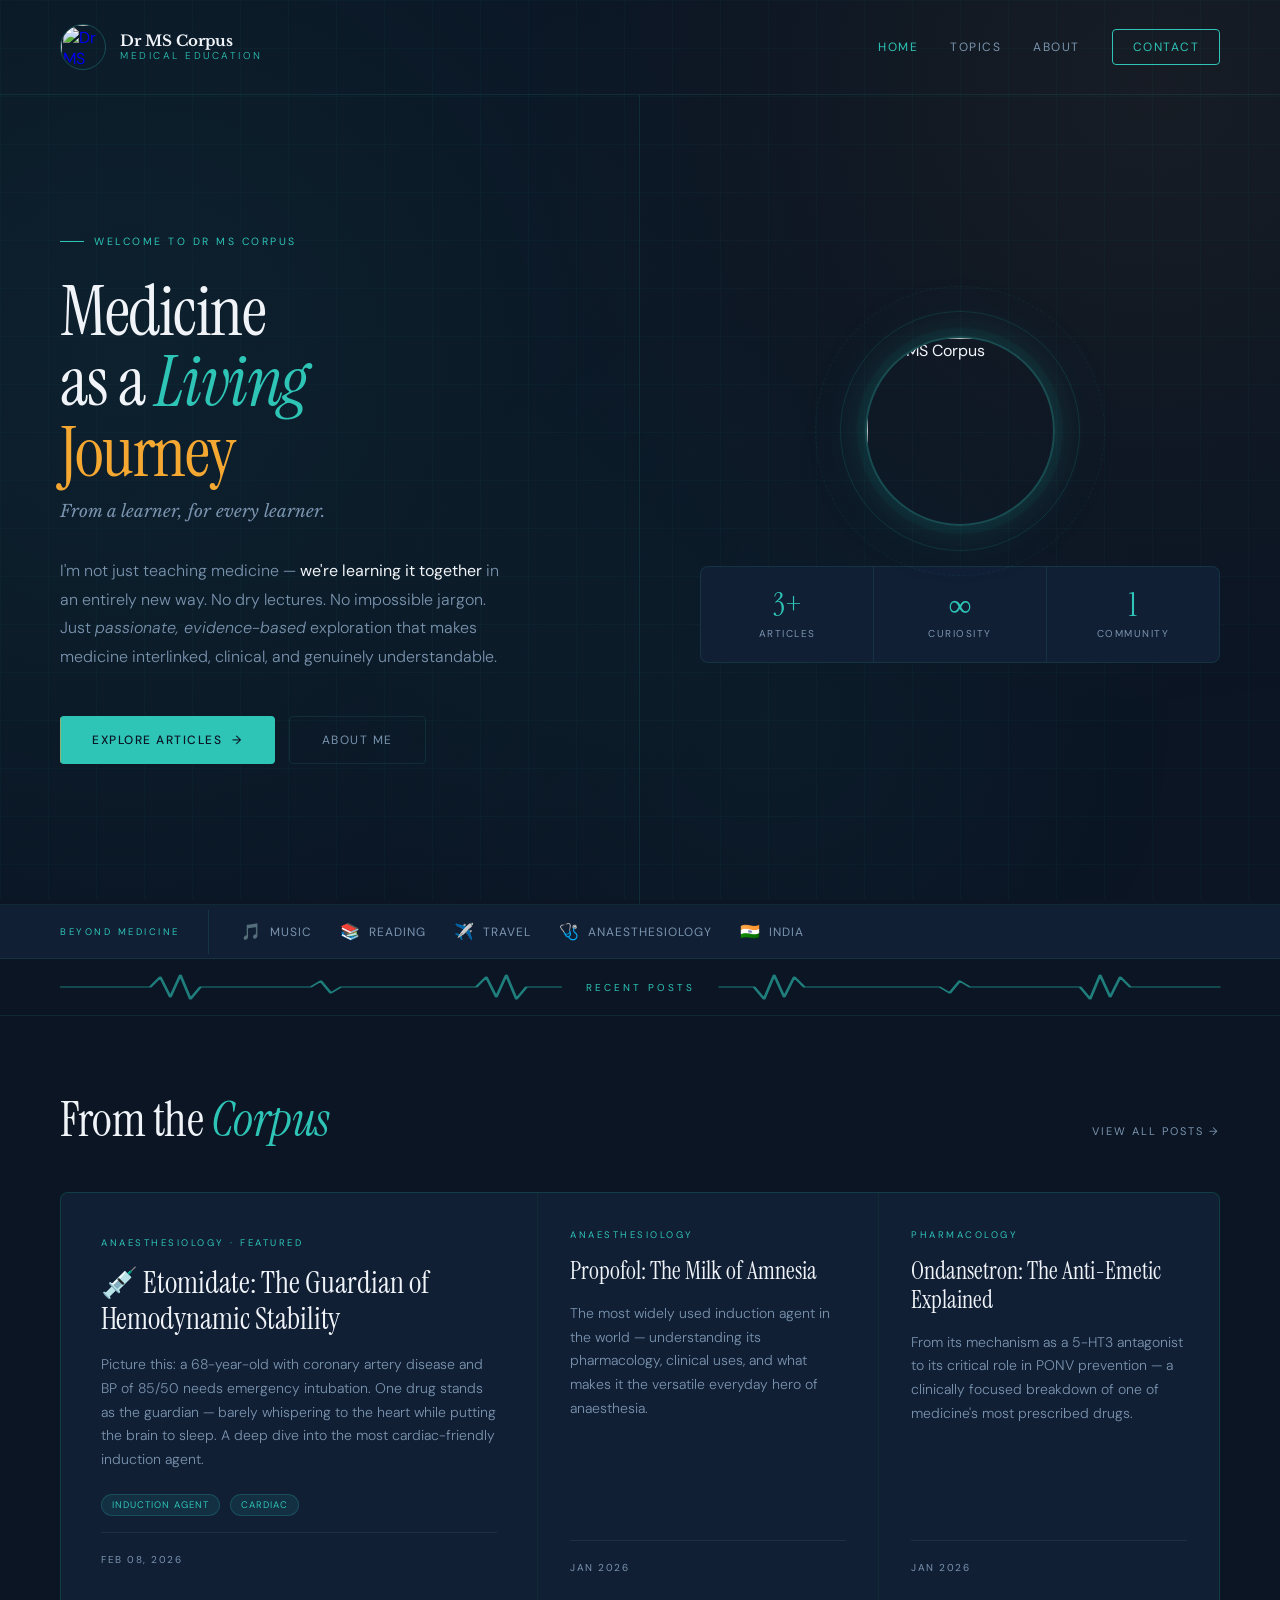
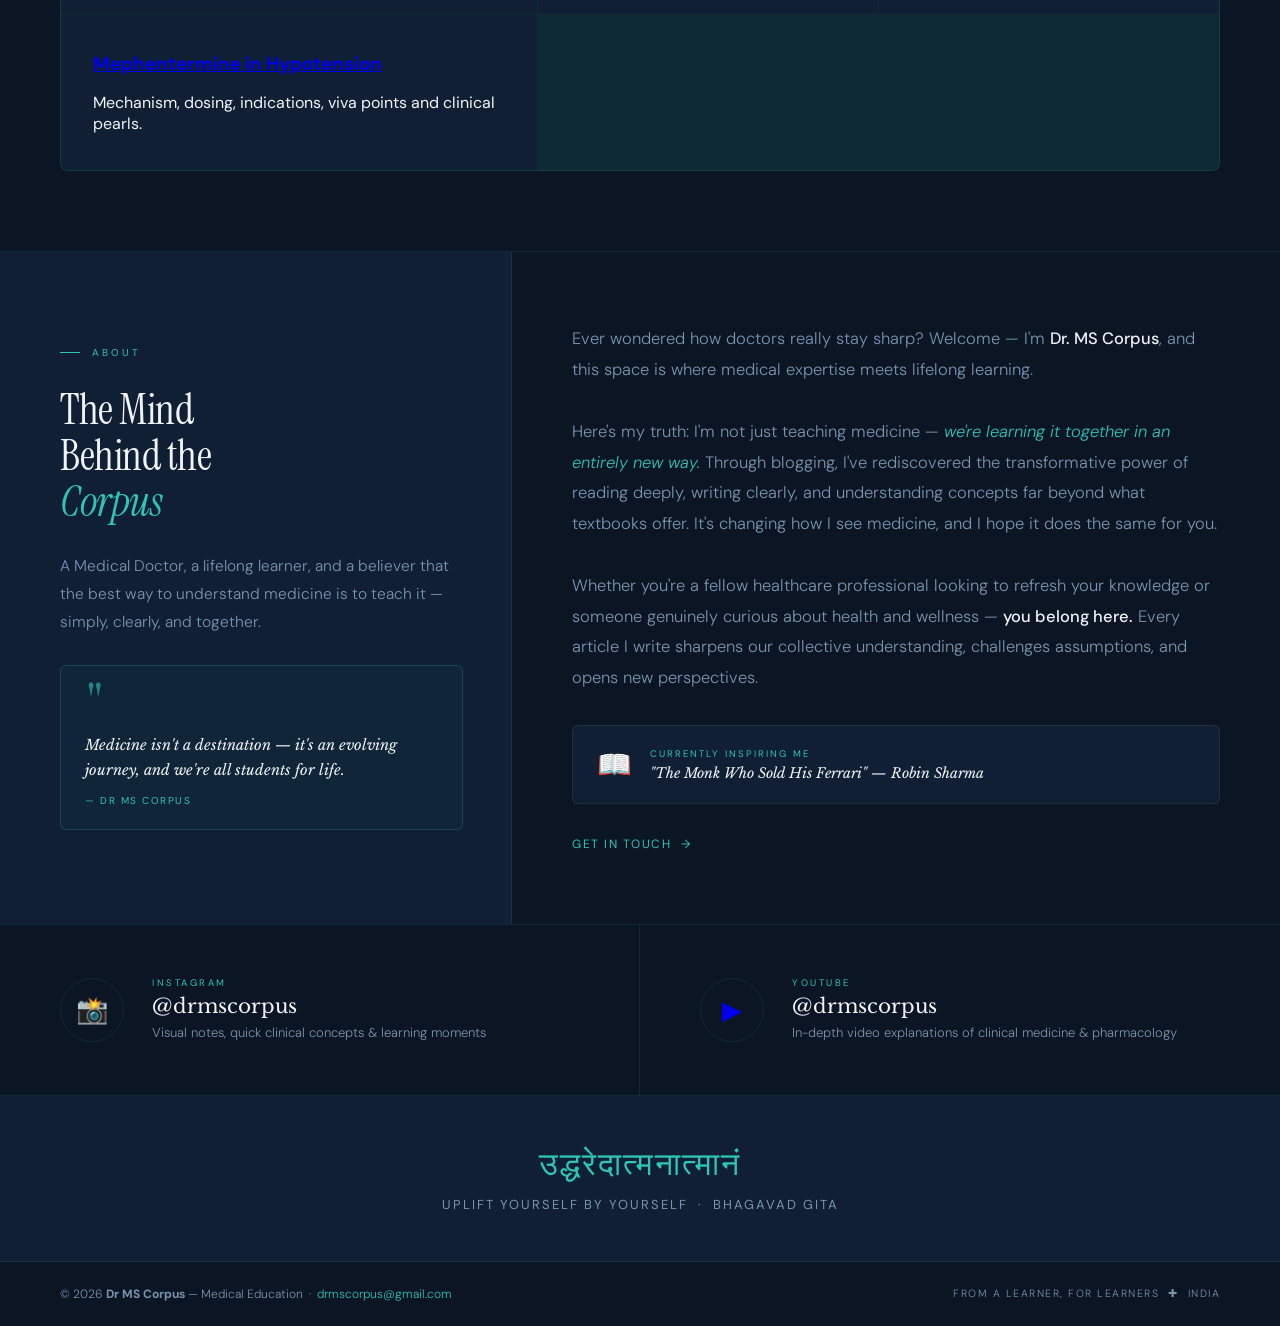
==== commit b8f4c0be: "Update index.html" ====
--- a/index.html
+++ b/index.html
@@ -4,10 +4,7 @@
   <meta charset="UTF-8"></meta>
   <meta content="width=device-width, initial-scale=1.0" name="viewport"></meta>
   <title>Dr MS Corpus — Medical Education</title>
-  <link href="https://fonts.googleapis.com/css2?family=Libre+Baskerville:ital,wght@0,400;0,700;1,400&amp;family=DM+Sans:ital,opsz,wght@0,9..40,300;0,9..40,400;0,9..40,500;1,9..40,300&amp;family=Instrument+Serif:ital@0;1&amp;display=swap" rel="stylesheet"></link>
-  <style>
-    *, *::before, *::after { margin: 0; padding: 0; box-sizing: border-box; }
-    <!-- Google tag (gtag.js) -->
+      <!-- Google tag (gtag.js) -->
 <script async src="https://www.googletagmanager.com/gtag/js?id=G-V4YEPTE92F"></script>
 <script>
   window.dataLayer = window.dataLayer || [];
@@ -15,7 +12,12 @@
   gtag('js', new Date());
 
   gtag('config', 'G-V4YEPTE92F');
+  
 </script>
+  <link href="https://fonts.googleapis.com/css2?family=Libre+Baskerville:ital,wght@0,400;0,700;1,400&amp;family=DM+Sans:ital,opsz,wght@0,9..40,300;0,9..40,400;0,9..40,500;1,9..40,300&amp;family=Instrument+Serif:ital@0;1&amp;display=swap" rel="stylesheet"></link>
+  <style>
+    *, *::before, *::after { margin: 0; padding: 0; box-sizing: border-box; }
+
     
     :root {
       --bg: #0b1524;
